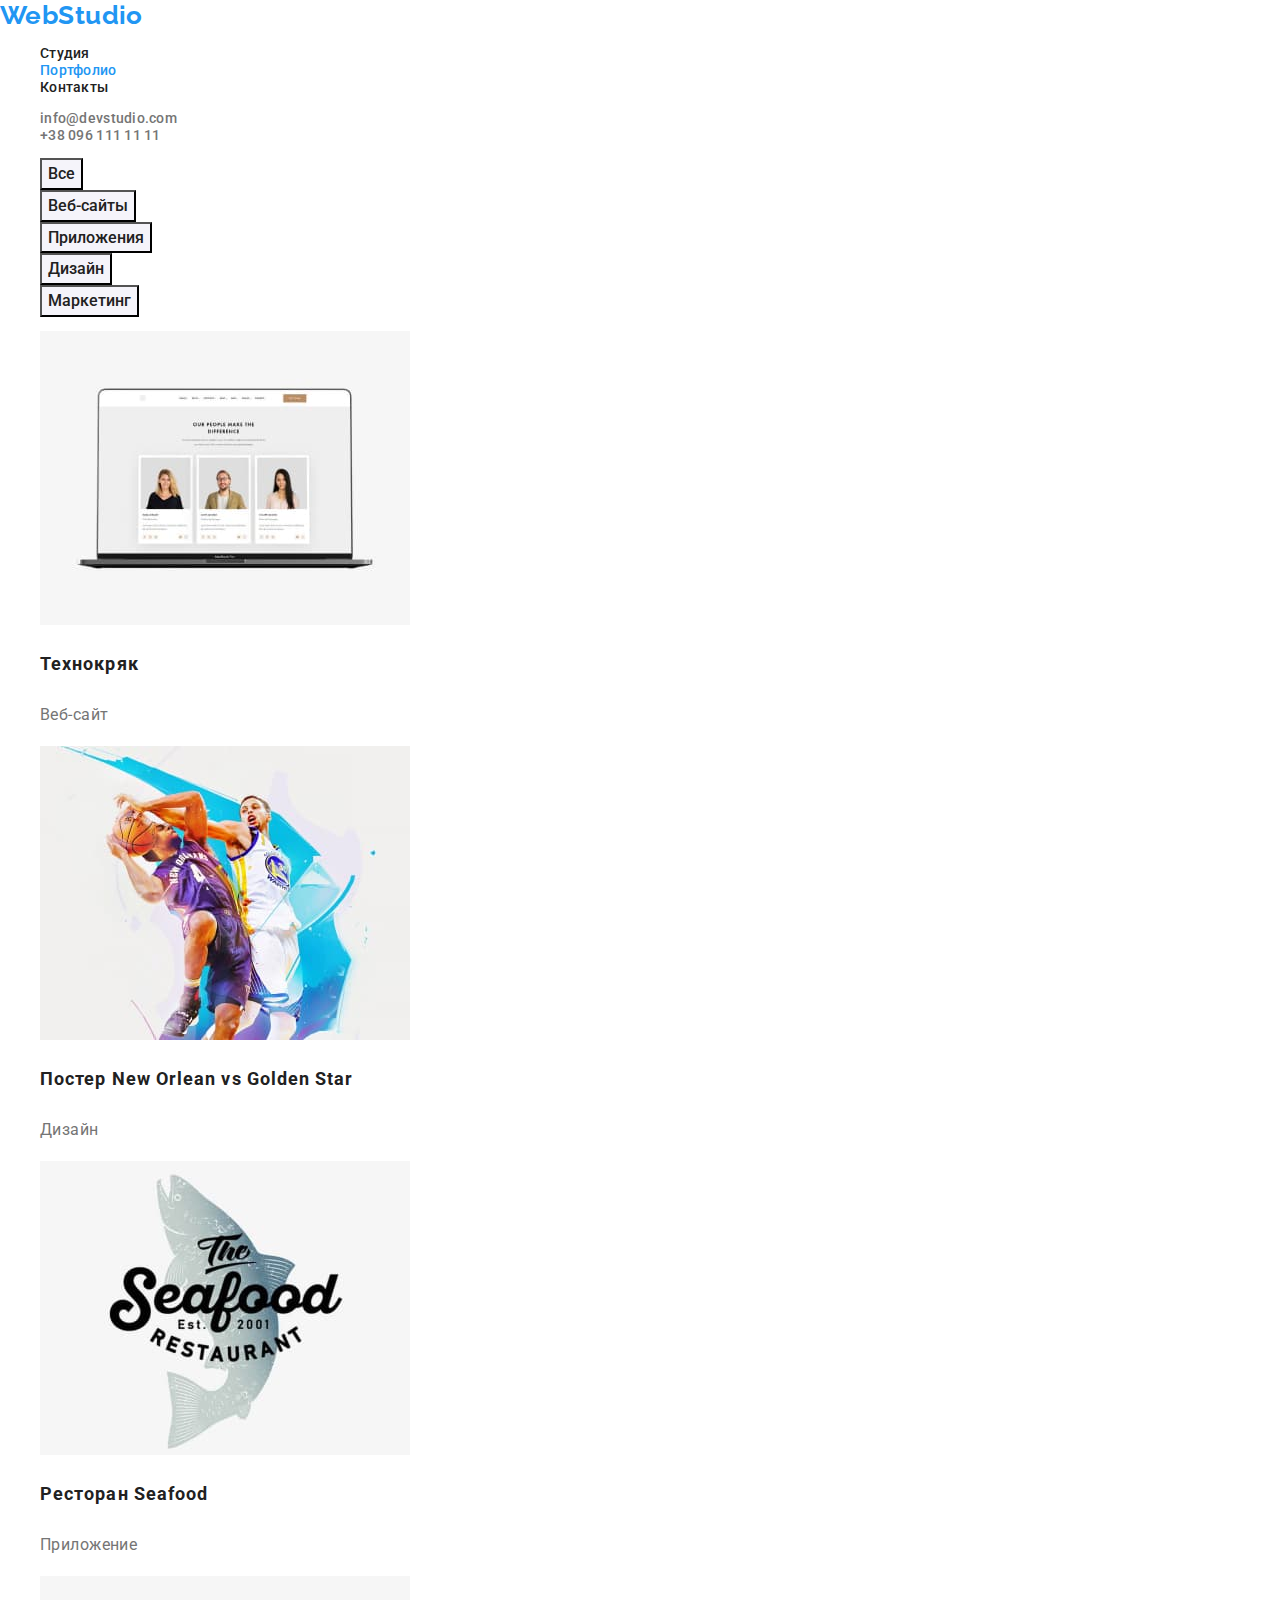
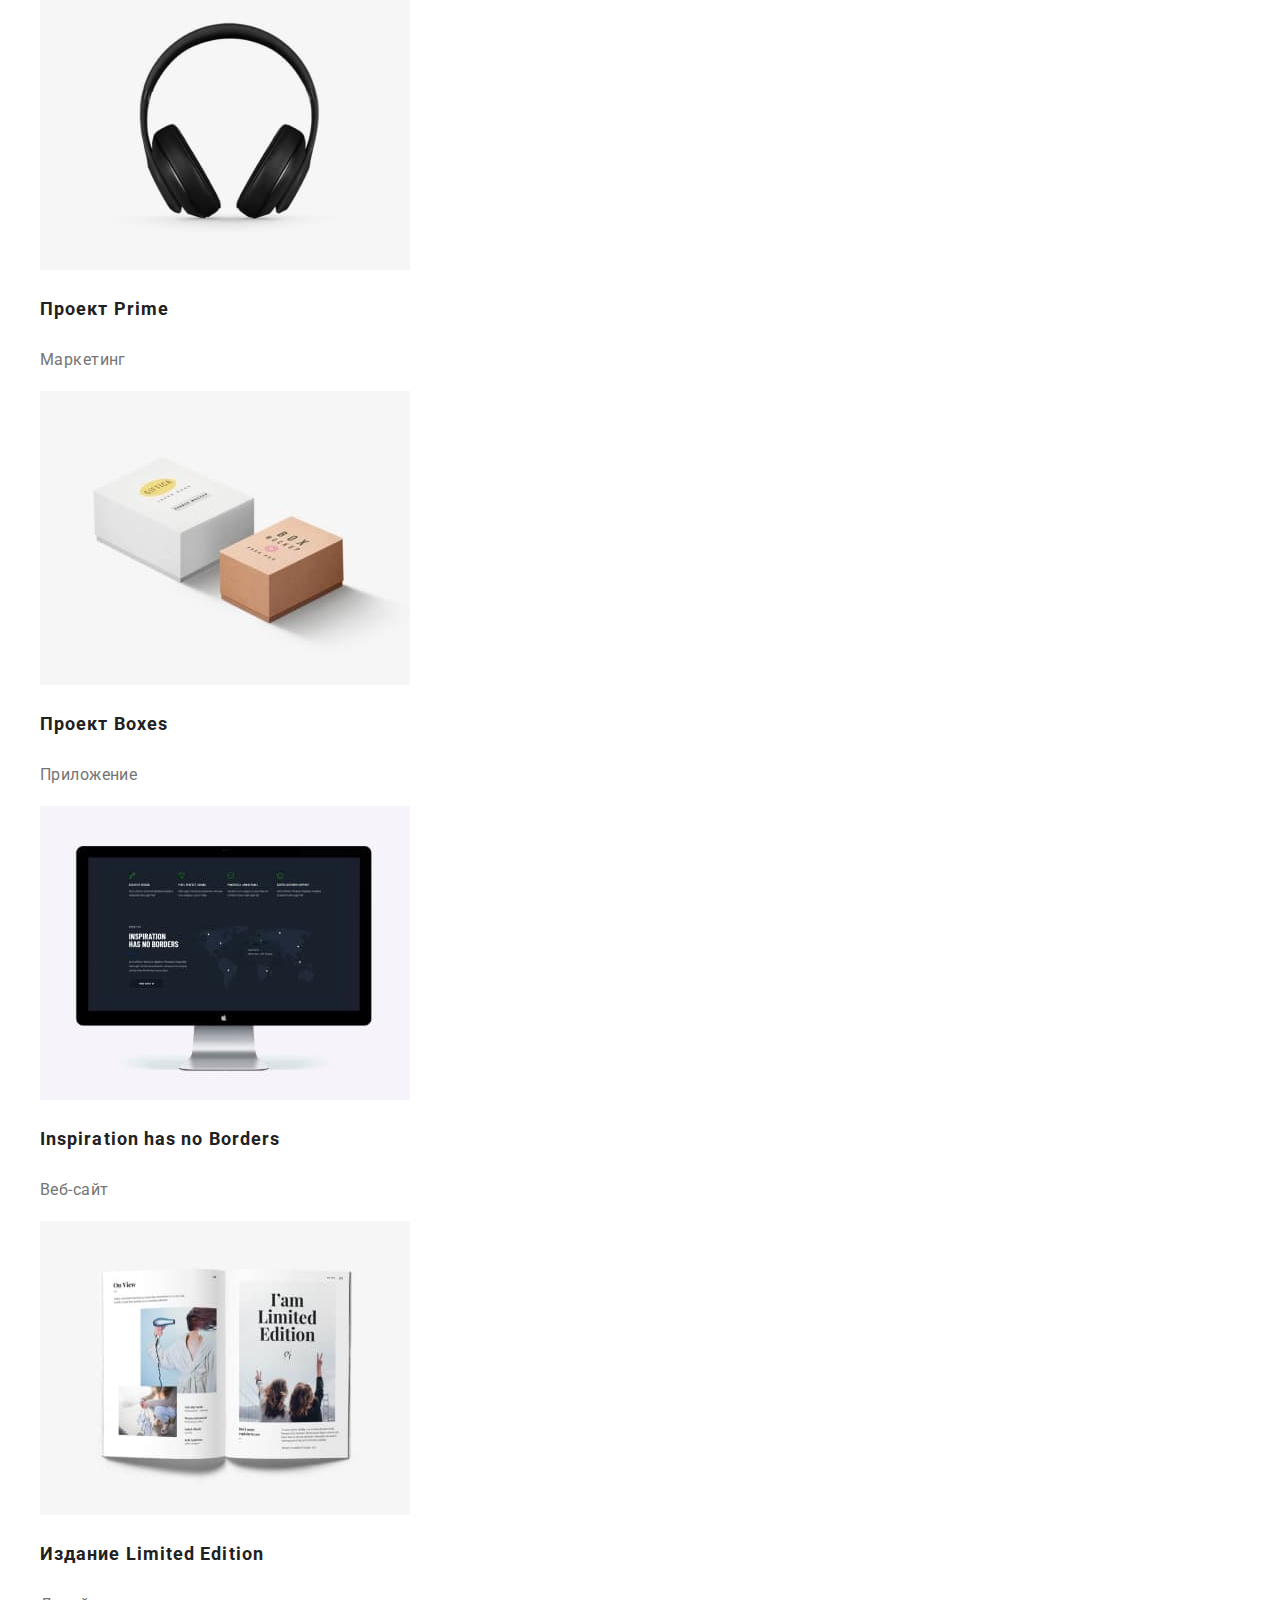
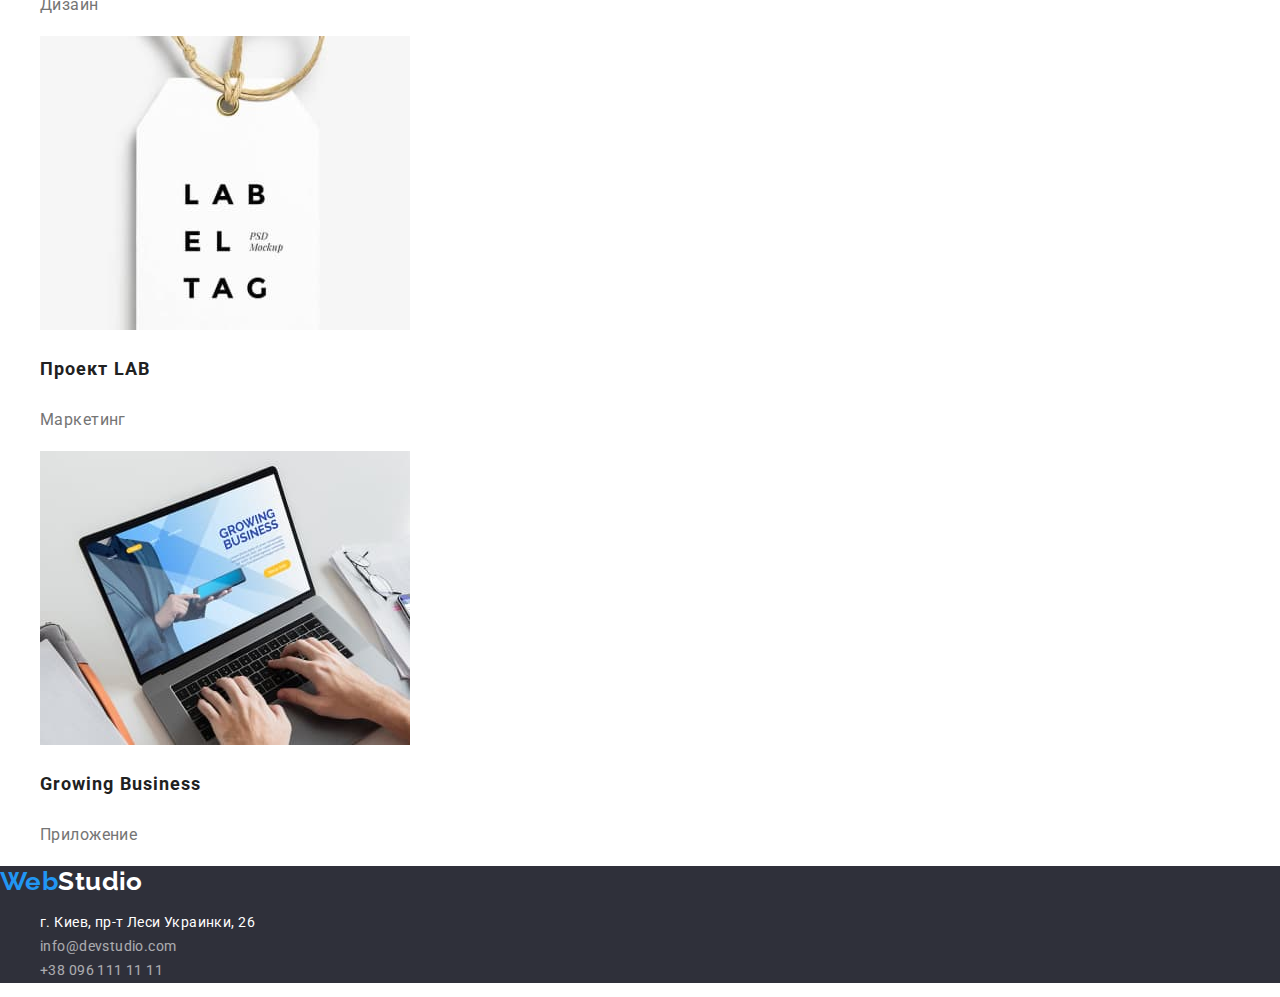
==== portfolio.html @ 59cfdaf6 "Скопированы файлы из ДЗ 2" ====
<!DOCTYPE html>
<html lang="ru">
  <head>
    <meta charset="UTF-8" />
    <meta http-equiv="X-UA-Compatible" content="IE=edge" />
    <meta name="viewport" content="width=device-width, initial-scale=1.0" />
    <title>Портфолио</title>
    <link rel="stylesheet" href="https://cdnjs.cloudflare.com/ajax/libs/modern-normalize/1.0.0/modern-normalize.css" />
    <link rel="preconnect" href="https://fonts.gstatic.com" />
    <link
      href="https://fonts.googleapis.com/css2?family=Raleway:wght@700&family=Roboto:wght@400;500;700;900&display=swap"
      rel="stylesheet"
    />
    <link rel="stylesheet" href="./css/styles.css" />
  </head>
  <body>
    <header class="header">
      <nav>
        <a class="header-logo link" href="./index.html"><span class="logo-color header">Web</span>Studio</a>
        <ul class="header-nav list">
          <li><a class="link" href="./index.html">Студия</a></li>
          <li><a class="link current" href="./portfolio.html">Портфолио</a></li>
          <li><a class="link" href="">Контакты</a></li>
        </ul>
      </nav>
      <ul class="header-contacts list">
        <li><a class="link" href="mailto:info@devstudio.com">info@devstudio.com</a></li>
        <li><a class="link" href="tel:+380961111111">+38 096 111 11 11</a></li>
      </ul>
    </header>

    <main class="main">
      <section class="portfolio">
        <h1 class="visually-hidden">Портфолио. Фильтры проектов</h1>
        <ul class="filters-list list">
          <li><button class="filters-btn" type="button">Все</button></li>
          <li><button class="filters-btn" type="button">Веб-сайты</button></li>
          <li><button class="filters-btn" type="button">Приложения</button></li>
          <li><button class="filters-btn" type="button">Дизайн</button></li>
          <li><button class="filters-btn" type="button">Маркетинг</button></li>
        </ul>

        <ul class="projects-list list">
          <li>
            <img src="./images/portfolio/1-technokryak.jpg" width="370" height="294" alt="страница веб-сайта" />
            <h3 class="projects-subtitle">Технокряк</h3>
            <p class="projects-text">Веб-сайт</p>
          </li>
          <li>
            <img src="./images/portfolio/2-poster.jpg" width="370" height="294" alt="постер с волейболистами" />
            <h3 class="projects-subtitle">Постер New Orlean vs Golden Star</h3>
            <p class="projects-text">Дизайн</p>
          </li>
          <li>
            <img src="./images/portfolio/3-restaurant.jpg" width="370" height="294" alt="логотип ресторана" />
            <h3 class="projects-subtitle">Ресторан Seafood</h3>
            <p class="projects-text">Приложение</p>
          </li>
          <li>
            <img src="./images/portfolio/4-project-prime.jpg" width="370" height="294" alt="наушники" />
            <h3 class="projects-subtitle">Проект Prime</h3>
            <p class="projects-text">Маркетинг</p>
          </li>
          <li>
            <img src="./images/portfolio/5-project-boxes.jpg" width="370" height="294" alt="две коробки" />
            <h3 class="projects-subtitle">Проект Boxes</h3>
            <p class="projects-text">Приложение</p>
          </li>
          <li>
            <img
              src="./images/portfolio/6-inspiration-has-no-borders.jpg"
              width="370"
              height="294"
              alt="страница сайта"
            />
            <h3 class="projects-subtitle">Inspiration has no Borders</h3>
            <p class="projects-text">Веб-сайт</p>
          </li>
          <li>
            <img src="./images/portfolio/7-limited-edition.jpg" width="370" height="294" alt="развернутая книга" />
            <h3 class="projects-subtitle">Издание Limited Edition</h3>
            <p class="projects-text">Дизайн</p>
          </li>
          <li>
            <img src="./images/portfolio/8-project-lab.jpg" width="370" height="294" alt="карточка проекта" />
            <h3 class="projects-subtitle">Проект LAB</h3>
            <p class="projects-text">Маркетинг</p>
          </li>
          <li>
            <img src="./images/portfolio/9-growing-business.jpg" width="370" height="294" alt="работа за ноутбуком" />
            <h3 class="projects-subtitle">Growing Business</h3>
            <p class="projects-text">Приложение</p>
          </li>
        </ul>
      </section>
    </main>
    <footer class="footer">
      <a class="footer-logo link" href="./index.html"><span class="logo-color footer">Web</span>Studio</a>
      <address>
        <ul class="footer-contacts list">
          <li>
            <a class="link" href="https://goo.gl/maps/YKfrbPaqu9JPs9dHA" target="_blank" rel="noopener noreferrer"
              >г. Киев, пр-т Леси Украинки, 26</a
            >
          </li>
          <li>
            <a class="link mail" href="mailto:info@devstudio.com">info@devstudio.com</a>
          </li>
          <li>
            <a class="link tel" href="tel:+380961111111">+38 096 111 11 11</a>
          </li>
        </ul>
      </address>
    </footer>
  </body>
</html>
---- css/styles.css ----
:root {
  --primary-background-color: #ffffff;
  --secondary-background-color: #2f303a;
  --accent-background-color: #f5f4fa;
  --primary-text-color: #212121;
  --secondary-text-color: #757575;
  --accent-text-color: #ffffff;
  --accent-color: #2196f3;
  --secondary-accent-color: #000000;
  }

body {
  background-color: var(--primary-background-color);
  color: var(--primary-text-color);
  font-family: Roboto; sans-serif;
  font-size: 14px;
  letter-spacing: 0.03em;
}
.list li {
  list-style: none;
}
/* Скрытые заголовки студия + портфолио */
.visually-hidden {
  position: absolute !important;
  clip: rect(1px 1px 1px 1px);
  clip: rect(1px, 1px, 1px, 1px);
  padding: 0 !important;
  border: 0 !important;
  height: 1px !important;
  width: 1px !important;
  overflow: hidden;
}

/* WebStudio */

/* header */
.header-logo {
  color: var(--secondary-accent-color);
  font-family: Raleway;
  font-weight: 700;
  font-size: 26px;
  line-height: 1.19;
}
.logo-color.header {
  color: var(--accent-color);
}
.header-nav .link {
  color: var(--primary-text-color);
}
.header-contacts .link {
  color: var(--secondary-text-color);
}
.header-nav .link,
.header-contacts .link {
  font-weight: 500;
  line-height: 1.14;
  letter-spacing: 0.02em; 
}

/* section hero */
.hero {
  background-color: var(--secondary-background-color);
}
.hero-title {
  color: var(--accent-text-color);
  font-weight: 900;
  font-size: 44px;
  line-height: 1.36;
  text-align: center;
  letter-spacing: 0.06em;
  text-transform: uppercase;
}
.hero-btn {
  background-color: var(--accent-color);
  color: var(--accent-text-color);
  font-weight: 700;
  font-size: 16px;
  line-height: 1.87;
  display: flex;
  align-items: center;
  text-align: center;
  letter-spacing: 0.06em;
  cursor: pointer;
}

/* section features */
.features-subtitle {
  color: var(--primary-text-color);
  font-weight: 700;
  font-size: 14px;
  line-height: 1.14;
  text-transform: uppercase;
}
.features-text {
  color: var(--secondary-text-color);
  line-height: 1.71;  
}

/* working */
.working-title {
  color: var(--primary-text-color);
  font-size: 36px;
  line-height: 1.17;
  text-align: center;
}

/* team */
.team {
  background-color: var(--accent-background-color);
  text-align: center;
}
.team-title {
  font-weight: 700;
  font-size: 36px;
  line-height: 1.17;
}
.team-subtitle {
  color: var(--primary-text-color);
  font-weight: 500;
  font-size: 16px;
  line-height: 1.19;
}
.team-text {
  color: var(--secondary-text-color);
  font-size: 16px;
  line-height: 1.19
}

/* footer */
.footer {
  background-color: var(--secondary-background-color);
}
.footer-logo {
  color: var(--accent-text-color);
  font-family: Raleway;
  font-weight: 700;
  font-size: 26px;
  line-height: 1.19;
}
.logo-color.footer {
  color: var(--accent-color);
}
.footer-contacts .link {
  color: var(--accent-text-color);
  font-style: normal;
  font-size: 14px;
  line-height: 1.71;
}
.link.mail,
.link.tel {
  opacity: 0.6;
}
.link {
  text-decoration: none;
}
/* ховер и фокус ко всем ссылкам */
.link:hover,
.link:focus {
  color: var(--accent-color);
}
/* подсвечивание текущей страницы */
.link.current {
  color: var(--accent-color);
}


/* PORTFOLIO */

/* button */
.filters-btn {
  background-color: var(--accent-background-color);
  color: var(--primary-text-color);
  font-weight: 500;
  font-size: 16px;
  line-height: 1.62;
  text-align: center; 
  cursor: pointer;
}
.filters-btn:hover,
.filters-btn:focus {
  background-color: var(--accent-color);
  color: var(--accent-text-color);
}

/* projects */
.projects-subtitle {
  color: var(--primary-text-color);
  font-weight: 700;
  font-size: 18px;
  line-height: 2;
  letter-spacing: 0.06em
}
.projects-text {
  color: var(--secondary-text-color);
  font-size: 16px;
  line-height: 1.87;
}
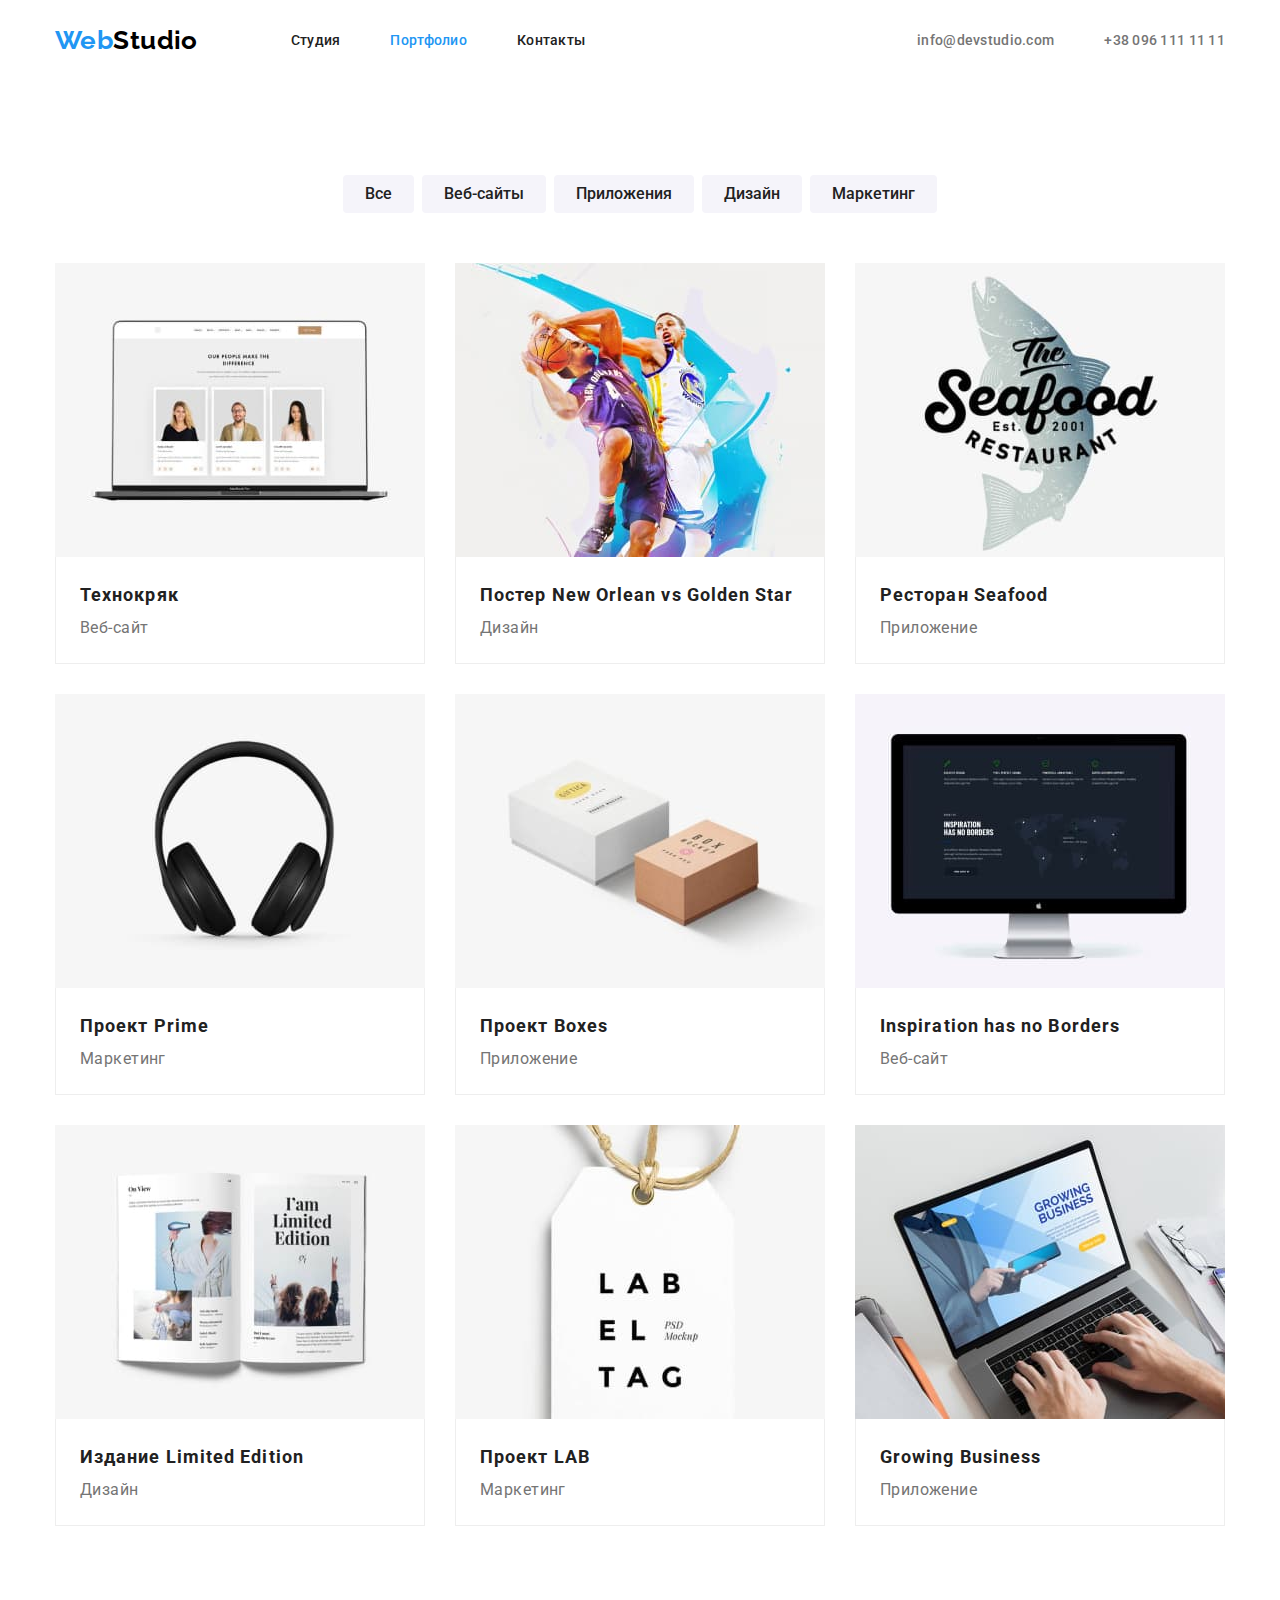
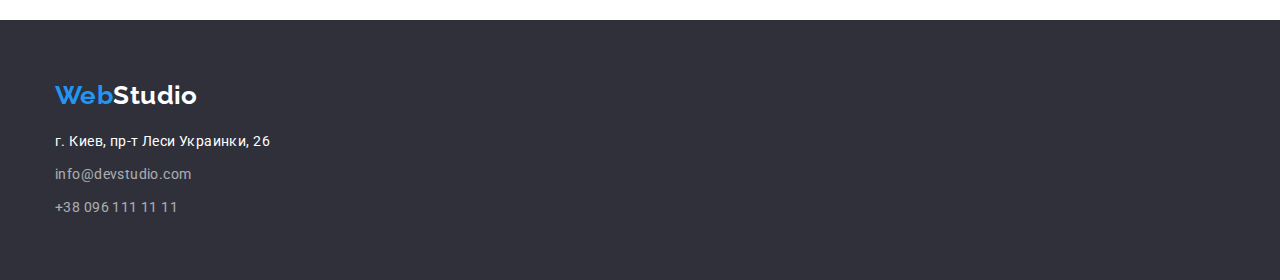
==== commit 0f95eba2: "Добавляет стили для геометрии (ширины, отступы, поля и рамки) и позиционирование контента при помощи" ====
--- a/portfolio.html
+++ b/portfolio.html
@@ -5,7 +5,10 @@
     <meta http-equiv="X-UA-Compatible" content="IE=edge" />
     <meta name="viewport" content="width=device-width, initial-scale=1.0" />
     <title>Портфолио</title>
-    <link rel="stylesheet" href="https://cdnjs.cloudflare.com/ajax/libs/modern-normalize/1.0.0/modern-normalize.css" />
+    <link
+      rel="stylesheet"
+      href="https://cdnjs.cloudflare.com/ajax/libs/modern-normalize/1.0.0/modern-normalize.min.css"
+    />
     <link rel="preconnect" href="https://fonts.gstatic.com" />
     <link
       href="https://fonts.googleapis.com/css2?family=Raleway:wght@700&family=Roboto:wght@400;500;700;900&display=swap"
@@ -15,102 +18,127 @@
   </head>
   <body>
     <header class="header">
-      <nav>
-        <a class="header-logo link" href="./index.html"><span class="logo-color header">Web</span>Studio</a>
-        <ul class="header-nav list">
-          <li><a class="link" href="./index.html">Студия</a></li>
-          <li><a class="link current" href="./portfolio.html">Портфолио</a></li>
-          <li><a class="link" href="">Контакты</a></li>
+      <div class="container">
+        <nav class="nav">
+          <a class="header-logo link" href="./index.html"><span class="logo-color header">Web</span>Studio</a>
+          <ul class="nav-menu">
+            <li class="menu-item"><a class="link" href="./index.html">Студия</a></li>
+            <li class="menu-item"><a class="link current" href="./portfolio.html">Портфолио</a></li>
+            <li class="menu-item"><a class="link" href="">Контакты</a></li>
+          </ul>
+        </nav>
+
+        <ul class="contact-menu">
+          <li class="menu-item"><a class="link" href="mailto:info@devstudio.com">info@devstudio.com</a></li>
+          <li class="menu-item"><a class="link" href="tel:+380961111111">+38 096 111 11 11</a></li>
         </ul>
-      </nav>
-      <ul class="header-contacts list">
-        <li><a class="link" href="mailto:info@devstudio.com">info@devstudio.com</a></li>
-        <li><a class="link" href="tel:+380961111111">+38 096 111 11 11</a></li>
-      </ul>
+      </div>
     </header>
 
     <main class="main">
-      <section class="portfolio">
-        <h1 class="visually-hidden">Портфолио. Фильтры проектов</h1>
-        <ul class="filters-list list">
-          <li><button class="filters-btn" type="button">Все</button></li>
-          <li><button class="filters-btn" type="button">Веб-сайты</button></li>
-          <li><button class="filters-btn" type="button">Приложения</button></li>
-          <li><button class="filters-btn" type="button">Дизайн</button></li>
-          <li><button class="filters-btn" type="button">Маркетинг</button></li>
-        </ul>
+      <section class="portfolio section">
+        <div class="container">
+          <h1 class="visually-hidden">Портфолио. Фильтры проектов</h1>
+          <ul class="button-list">
+            <li class="button-item"><button class="filters-btn" type="button">Все</button></li>
+            <li class="button-item"><button class="filters-btn" type="button">Веб-сайты</button></li>
+            <li class="button-item"><button class="filters-btn" type="button">Приложения</button></li>
+            <li class="button-item"><button class="filters-btn" type="button">Дизайн</button></li>
+            <li class="button-item"><button class="filters-btn" type="button">Маркетинг</button></li>
+          </ul>
 
-        <ul class="projects-list list">
-          <li>
-            <img src="./images/portfolio/1-technokryak.jpg" width="370" height="294" alt="страница веб-сайта" />
-            <h3 class="projects-subtitle">Технокряк</h3>
-            <p class="projects-text">Веб-сайт</p>
-          </li>
-          <li>
-            <img src="./images/portfolio/2-poster.jpg" width="370" height="294" alt="постер с волейболистами" />
-            <h3 class="projects-subtitle">Постер New Orlean vs Golden Star</h3>
-            <p class="projects-text">Дизайн</p>
-          </li>
-          <li>
-            <img src="./images/portfolio/3-restaurant.jpg" width="370" height="294" alt="логотип ресторана" />
-            <h3 class="projects-subtitle">Ресторан Seafood</h3>
-            <p class="projects-text">Приложение</p>
-          </li>
-          <li>
-            <img src="./images/portfolio/4-project-prime.jpg" width="370" height="294" alt="наушники" />
-            <h3 class="projects-subtitle">Проект Prime</h3>
-            <p class="projects-text">Маркетинг</p>
-          </li>
-          <li>
-            <img src="./images/portfolio/5-project-boxes.jpg" width="370" height="294" alt="две коробки" />
-            <h3 class="projects-subtitle">Проект Boxes</h3>
-            <p class="projects-text">Приложение</p>
-          </li>
-          <li>
-            <img
-              src="./images/portfolio/6-inspiration-has-no-borders.jpg"
-              width="370"
-              height="294"
-              alt="страница сайта"
-            />
-            <h3 class="projects-subtitle">Inspiration has no Borders</h3>
-            <p class="projects-text">Веб-сайт</p>
-          </li>
-          <li>
-            <img src="./images/portfolio/7-limited-edition.jpg" width="370" height="294" alt="развернутая книга" />
-            <h3 class="projects-subtitle">Издание Limited Edition</h3>
-            <p class="projects-text">Дизайн</p>
-          </li>
-          <li>
-            <img src="./images/portfolio/8-project-lab.jpg" width="370" height="294" alt="карточка проекта" />
-            <h3 class="projects-subtitle">Проект LAB</h3>
-            <p class="projects-text">Маркетинг</p>
-          </li>
-          <li>
-            <img src="./images/portfolio/9-growing-business.jpg" width="370" height="294" alt="работа за ноутбуком" />
-            <h3 class="projects-subtitle">Growing Business</h3>
-            <p class="projects-text">Приложение</p>
-          </li>
-        </ul>
+          <ul class="list">
+            <li class="item portfolio-item">
+              <img src="./images/portfolio/1-technokryak.jpg" width="370" height="294" alt="страница веб-сайта" />
+              <div class="cards">
+                <h3 class="projects-subtitle">Технокряк</h3>
+                <p class="projects-text">Веб-сайт</p>
+              </div>
+            </li>
+            <li class="item portfolio-item">
+              <img src="./images/portfolio/2-poster.jpg" width="370" height="294" alt="постер с волейболистами" />
+              <div class="cards">
+                <h3 class="projects-subtitle">Постер New Orlean vs Golden Star</h3>
+                <p class="projects-text">Дизайн</p>
+              </div>
+            </li>
+            <li class="item portfolio-item">
+              <img src="./images/portfolio/3-restaurant.jpg" width="370" height="294" alt="логотип ресторана" />
+              <div class="cards">
+                <h3 class="projects-subtitle">Ресторан Seafood</h3>
+                <p class="projects-text">Приложение</p>
+              </div>
+            </li>
+            <li class="item portfolio-item">
+              <img src="./images/portfolio/4-project-prime.jpg" width="370" height="294" alt="наушники" />
+              <div class="cards">
+                <h3 class="projects-subtitle">Проект Prime</h3>
+                <p class="projects-text">Маркетинг</p>
+              </div>
+            </li>
+            <li class="item portfolio-item">
+              <img src="./images/portfolio/5-project-boxes.jpg" width="370" height="294" alt="две коробки" />
+              <div class="cards">
+                <h3 class="projects-subtitle">Проект Boxes</h3>
+                <p class="projects-text">Приложение</p>
+              </div>
+            </li>
+            <li class="item portfolio-item">
+              <img
+                src="./images/portfolio/6-inspiration-has-no-borders.jpg"
+                width="370"
+                height="294"
+                alt="страница сайта"
+              />
+              <div class="cards">
+                <h3 class="projects-subtitle">Inspiration has no Borders</h3>
+                <p class="projects-text">Веб-сайт</p>
+              </div>
+            </li>
+            <li class="item portfolio-item">
+              <img src="./images/portfolio/7-limited-edition.jpg" width="370" height="294" alt="развернутая книга" />
+              <div class="cards">
+                <h3 class="projects-subtitle">Издание Limited Edition</h3>
+                <p class="projects-text">Дизайн</p>
+              </div>
+            </li>
+            <li class="item portfolio-item">
+              <img src="./images/portfolio/8-project-lab.jpg" width="370" height="294" alt="карточка проекта" />
+              <div class="cards">
+                <h3 class="projects-subtitle">Проект LAB</h3>
+                <p class="projects-text">Маркетинг</p>
+              </div>
+            </li>
+            <li class="item portfolio-item">
+              <img src="./images/portfolio/9-growing-business.jpg" width="370" height="294" alt="работа за ноутбуком" />
+              <div class="cards">
+                <h3 class="projects-subtitle">Growing Business</h3>
+                <p class="projects-text">Приложение</p>
+              </div>
+            </li>
+          </ul>
+        </div>
       </section>
     </main>
     <footer class="footer">
-      <a class="footer-logo link" href="./index.html"><span class="logo-color footer">Web</span>Studio</a>
-      <address>
-        <ul class="footer-contacts list">
-          <li>
-            <a class="link" href="https://goo.gl/maps/YKfrbPaqu9JPs9dHA" target="_blank" rel="noopener noreferrer"
-              >г. Киев, пр-т Леси Украинки, 26</a
-            >
-          </li>
-          <li>
-            <a class="link mail" href="mailto:info@devstudio.com">info@devstudio.com</a>
-          </li>
-          <li>
-            <a class="link tel" href="tel:+380961111111">+38 096 111 11 11</a>
-          </li>
-        </ul>
-      </address>
+      <div class="container">
+        <a class="footer-logo link" href="./index.html"><span class="logo-color footer">Web</span>Studio</a>
+        <address>
+          <ul class="footer-contacts">
+            <li>
+              <a class="link" href="https://goo.gl/maps/YKfrbPaqu9JPs9dHA" target="_blank" rel="noopener noreferrer">
+                г. Киев, пр-т Леси Украинки, 26
+              </a>
+            </li>
+            <li>
+              <a class="link mail" href="mailto:info@devstudio.com">info@devstudio.com</a>
+            </li>
+            <li>
+              <a class="link tel" href="tel:+380961111111">+38 096 111 11 11</a>
+            </li>
+          </ul>
+        </address>
+      </div>
     </footer>
   </body>
 </html>
--- a/css/styles.css
+++ b/css/styles.css
@@ -7,7 +7,17 @@
   --accent-text-color: #ffffff;
   --accent-color: #2196f3;
   --secondary-accent-color: #000000;
-  }
+}
+
+html {
+  box-sizing: border-box;
+}
+
+*,
+*::before,
+*::after {
+  box-sizing: inherit;
+}
 
 body {
   background-color: var(--primary-background-color);
@@ -16,9 +26,37 @@
   font-size: 14px;
   letter-spacing: 0.03em;
 }
-.list li {
+
+h1, h2, h3, p, ul {
+  margin: 0;
+  padding: 0;
   list-style: none;
 }
+
+.container {
+  width: 1200px;
+  padding: 0 15px;
+  margin: 0 auto;
+}
+img {
+  display: block;
+  max-width: 100%;
+  height: auto;
+}
+.section {
+  padding: 94px 0;
+}
+.list {
+  display: flex;
+  flex-wrap: wrap;
+  margin-left: -30px;
+  margin-top: -30px;
+}
+.item {
+  margin-left: 30px;
+  margin-top: 30px;
+ }
+
 /* Скрытые заголовки студия + портфолио */
 .visually-hidden {
   position: absolute !important;
@@ -34,24 +72,44 @@
 /* WebStudio */
 
 /* header */
+.header {
+  padding: 25px 0;
+}
+.header .container {
+  display: flex;
+}
+.nav,
+.nav-menu,
+.contact-menu {
+  display: inline-flex;
+  align-items: center;
+}
+.menu-item:not(:last-child) {
+  margin-right: 50px;
+}
+.contact-menu {
+  margin-left: auto;
+}
+
 .header-logo {
   color: var(--secondary-accent-color);
   font-family: Raleway;
   font-weight: 700;
   font-size: 26px;
   line-height: 1.19;
+  margin-right: 93px;
 }
 .logo-color.header {
   color: var(--accent-color);
 }
-.header-nav .link {
-  color: var(--primary-text-color);
-}
-.header-contacts .link {
+.nav-menu .link {
+  color: var(--primary-text-color);
+}
+.contact-menu .link {
   color: var(--secondary-text-color);
 }
-.header-nav .link,
-.header-contacts .link {
+.nav-menu .link,
+.contact-menu .link {
   font-weight: 500;
   line-height: 1.14;
   letter-spacing: 0.02em; 
@@ -60,15 +118,18 @@
 /* section hero */
 .hero {
   background-color: var(--secondary-background-color);
+  text-align: center;
+  padding-top: 200px;
+  padding-bottom: 200px;
 }
 .hero-title {
   color: var(--accent-text-color);
   font-weight: 900;
   font-size: 44px;
   line-height: 1.36;
-  text-align: center;
   letter-spacing: 0.06em;
   text-transform: uppercase;
+  margin-bottom: 30px;
 }
 .hero-btn {
   background-color: var(--accent-color);
@@ -76,20 +137,27 @@
   font-weight: 700;
   font-size: 16px;
   line-height: 1.87;
-  display: flex;
   align-items: center;
-  text-align: center;
   letter-spacing: 0.06em;
   cursor: pointer;
+  border-radius: 4px;
+  padding: 10px 34px;
+  min-width: 200px;
+  border: none;
 }
 
 /* section features */
+.features-item {
+  flex-basis: calc((100% - 4 * 30px) / 4);
+}
+
 .features-subtitle {
   color: var(--primary-text-color);
   font-weight: 700;
   font-size: 14px;
   line-height: 1.14;
   text-transform: uppercase;
+  margin-bottom: 10px;
 }
 .features-text {
   color: var(--secondary-text-color);
@@ -97,39 +165,59 @@
 }
 
 /* working */
+.working {
+  padding-top: 0;
+}
+.working-item {
+  flex-basis: calc((100% - 3 * 30px) / 3);
+}
 .working-title {
   color: var(--primary-text-color);
   font-size: 36px;
   line-height: 1.17;
   text-align: center;
+  margin-bottom: 50px;
 }
 
 /* team */
 .team {
   background-color: var(--accent-background-color);
   text-align: center;
-}
+  }
 .team-title {
   font-weight: 700;
   font-size: 36px;
   line-height: 1.17;
+  margin-bottom: 50px;
+}
+.team-item {
+  flex-basis: calc((100% - 4 * 30px) / 4);
+  box-shadow: 0px 1px 3px rgba(0, 0, 0, 0.12), 0px 1px 1px rgba(0, 0, 0, 0.14), 0px 2px 1px rgba(0, 0, 0, 0.2);
+  border-radius: 0px 0px 4px 4px;
+  background-color: var(--primary-background-color);
 }
 .team-subtitle {
   color: var(--primary-text-color);
   font-weight: 500;
   font-size: 16px;
   line-height: 1.19;
+  margin-top: 30px;
+  margin-bottom: 10px;
 }
 .team-text {
   color: var(--secondary-text-color);
   font-size: 16px;
-  line-height: 1.19
+  line-height: 1.19;
+  margin-bottom: 30px;
 }
 
 /* footer */
 .footer {
   background-color: var(--secondary-background-color);
-}
+  padding-top: 60px;
+  padding-bottom: 60px;
+}
+
 .footer-logo {
   color: var(--accent-text-color);
   font-family: Raleway;
@@ -139,20 +227,29 @@
 }
 .logo-color.footer {
   color: var(--accent-color);
-}
+  padding: 0;
+  }
 .footer-contacts .link {
   color: var(--accent-text-color);
   font-style: normal;
   font-size: 14px;
   line-height: 1.71;
-}
+  display: inline-block;
+  }
 .link.mail,
 .link.tel {
   opacity: 0.6;
+  margin-top: 9px;
 }
 .link {
   text-decoration: none;
 }
+.footer-logo.link {
+  display: inline-block;
+  margin-bottom: 20px;
+}
+
+
 /* ховер и фокус ко всем ссылкам */
 .link:hover,
 .link:focus {
@@ -167,6 +264,14 @@
 /* PORTFOLIO */
 
 /* button */
+.button-list {
+  display: flex;
+  justify-content: center;
+  margin-bottom: 50px;
+}
+.button-item:not(:last-child) {
+  margin-right: 8px;
+}
 .filters-btn {
   background-color: var(--accent-background-color);
   color: var(--primary-text-color);
@@ -175,6 +280,9 @@
   line-height: 1.62;
   text-align: center; 
   cursor: pointer;
+  border-radius: 4px;
+  border: none;
+  padding: 6px 22px;
 }
 .filters-btn:hover,
 .filters-btn:focus {
@@ -183,16 +291,23 @@
 }
 
 /* projects */
+.portfolio-item {
+  flex-basis: calc((100% - 3 * 30px) / 3);
+}
 .projects-subtitle {
   color: var(--primary-text-color);
   font-weight: 700;
   font-size: 18px;
   line-height: 2;
-  letter-spacing: 0.06em
+  letter-spacing: 0.06em;
 }
 .projects-text {
   color: var(--secondary-text-color);
   font-size: 16px;
   line-height: 1.87;
 }
-
+.cards {
+  border: 1px solid #EEEEEE;
+  border-top: none;
+  padding: 20px 24px;
+}
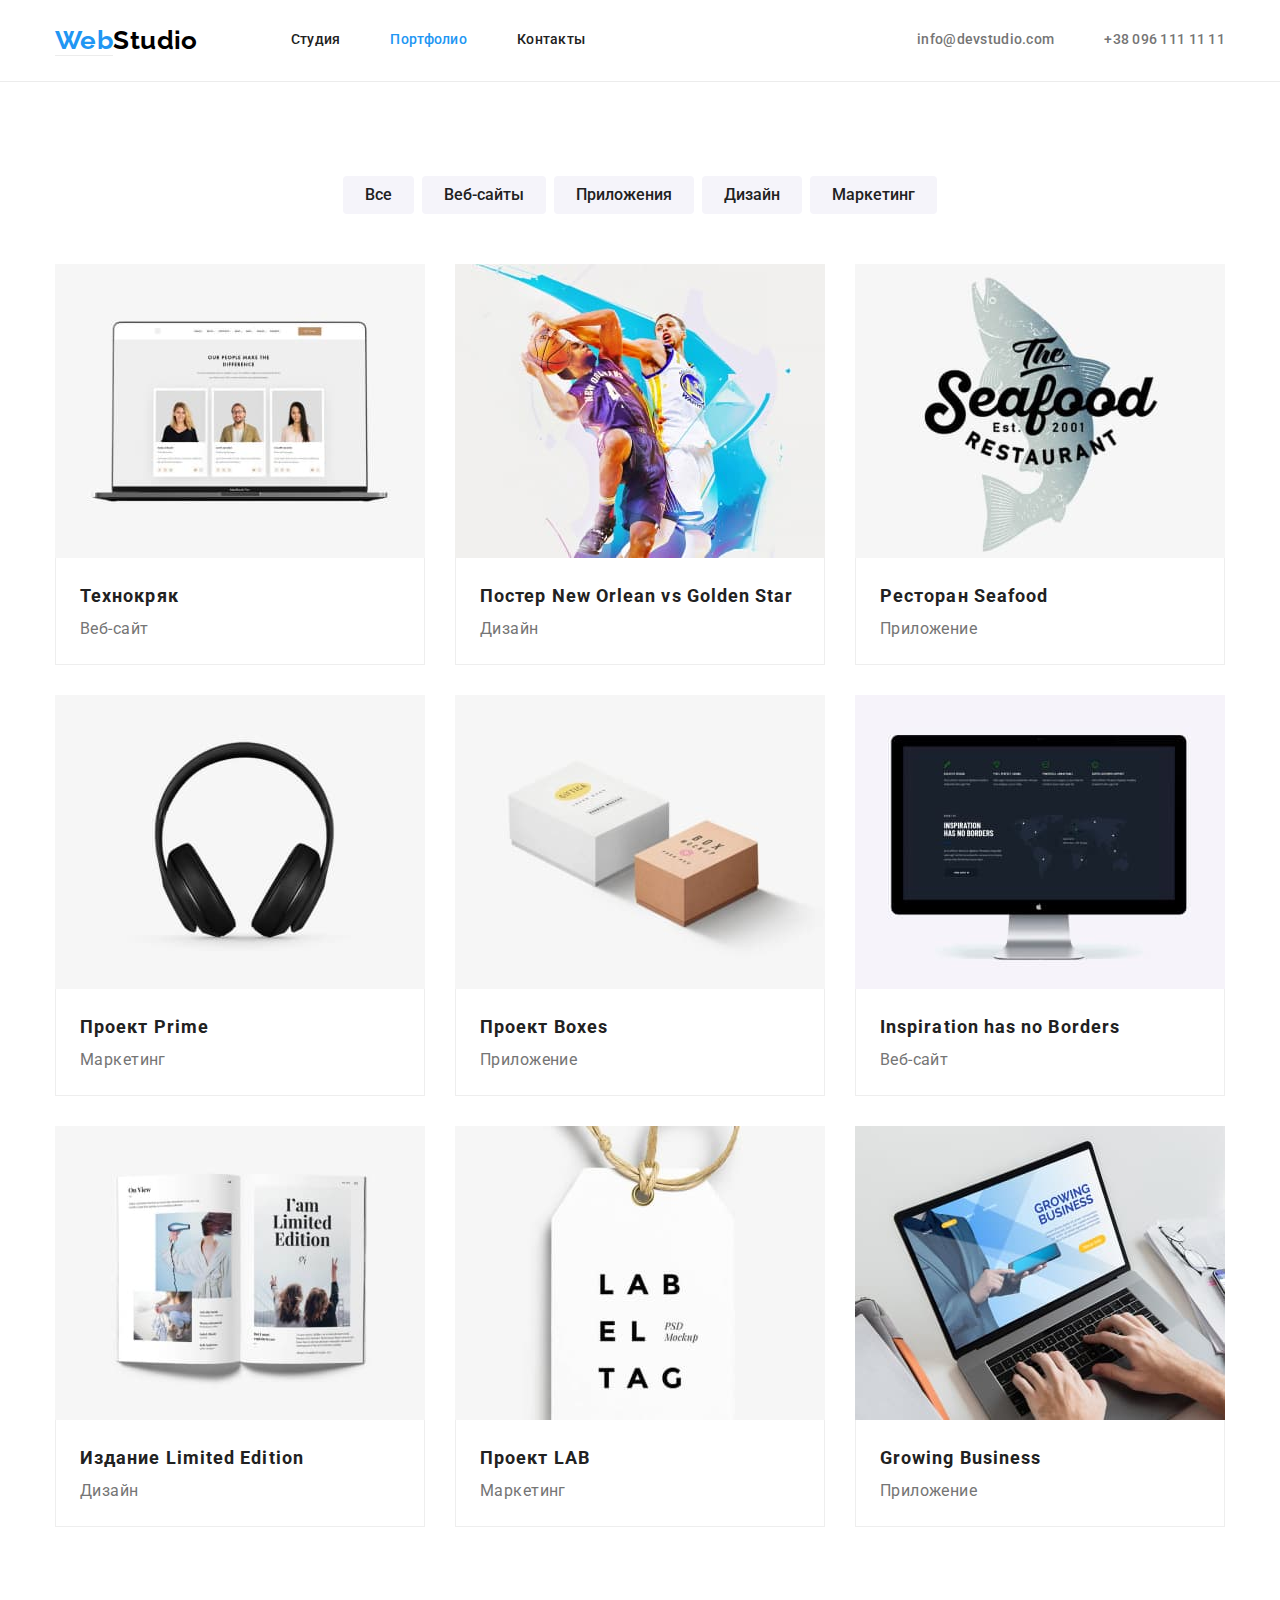
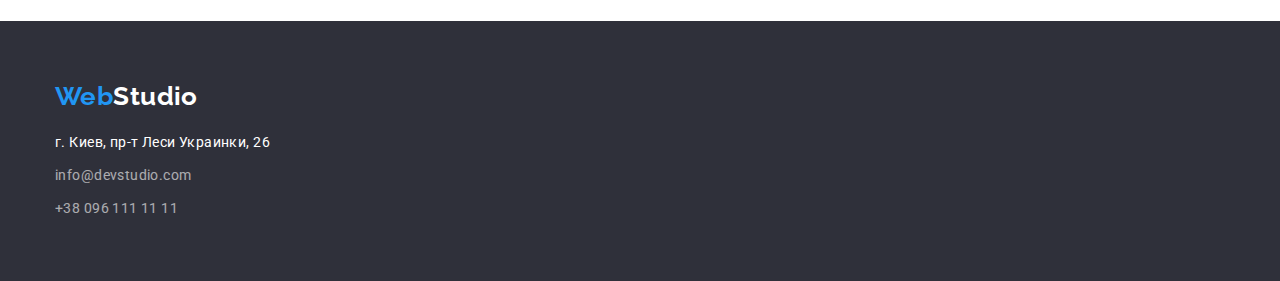
==== commit e1ce87cd: "Добавляет правки по комментариям к ДЗ№3" ====
--- a/portfolio.html
+++ b/portfolio.html
@@ -50,37 +50,37 @@
           <ul class="list">
             <li class="item portfolio-item">
               <img src="./images/portfolio/1-technokryak.jpg" width="370" height="294" alt="страница веб-сайта" />
-              <div class="cards">
-                <h3 class="projects-subtitle">Технокряк</h3>
-                <p class="projects-text">Веб-сайт</p>
+              <div class="project-cards">
+                <h3 class="project-subtitle">Технокряк</h3>
+                <p class="project-text">Веб-сайт</p>
               </div>
             </li>
             <li class="item portfolio-item">
               <img src="./images/portfolio/2-poster.jpg" width="370" height="294" alt="постер с волейболистами" />
-              <div class="cards">
-                <h3 class="projects-subtitle">Постер New Orlean vs Golden Star</h3>
-                <p class="projects-text">Дизайн</p>
+              <div class="project-cards">
+                <h3 class="project-subtitle">Постер New Orlean vs Golden Star</h3>
+                <p class="project-text">Дизайн</p>
               </div>
             </li>
             <li class="item portfolio-item">
               <img src="./images/portfolio/3-restaurant.jpg" width="370" height="294" alt="логотип ресторана" />
-              <div class="cards">
-                <h3 class="projects-subtitle">Ресторан Seafood</h3>
-                <p class="projects-text">Приложение</p>
+              <div class="project-cards">
+                <h3 class="project-subtitle">Ресторан Seafood</h3>
+                <p class="project-text">Приложение</p>
               </div>
             </li>
             <li class="item portfolio-item">
               <img src="./images/portfolio/4-project-prime.jpg" width="370" height="294" alt="наушники" />
-              <div class="cards">
-                <h3 class="projects-subtitle">Проект Prime</h3>
-                <p class="projects-text">Маркетинг</p>
+              <div class="project-cards">
+                <h3 class="project-subtitle">Проект Prime</h3>
+                <p class="project-text">Маркетинг</p>
               </div>
             </li>
             <li class="item portfolio-item">
               <img src="./images/portfolio/5-project-boxes.jpg" width="370" height="294" alt="две коробки" />
-              <div class="cards">
-                <h3 class="projects-subtitle">Проект Boxes</h3>
-                <p class="projects-text">Приложение</p>
+              <div class="project-cards">
+                <h3 class="project-subtitle">Проект Boxes</h3>
+                <p class="project-text">Приложение</p>
               </div>
             </li>
             <li class="item portfolio-item">
@@ -90,30 +90,30 @@
                 height="294"
                 alt="страница сайта"
               />
-              <div class="cards">
-                <h3 class="projects-subtitle">Inspiration has no Borders</h3>
-                <p class="projects-text">Веб-сайт</p>
+              <div class="project-cards">
+                <h3 class="project-subtitle">Inspiration has no Borders</h3>
+                <p class="project-text">Веб-сайт</p>
               </div>
             </li>
             <li class="item portfolio-item">
               <img src="./images/portfolio/7-limited-edition.jpg" width="370" height="294" alt="развернутая книга" />
-              <div class="cards">
-                <h3 class="projects-subtitle">Издание Limited Edition</h3>
-                <p class="projects-text">Дизайн</p>
+              <div class="project-cards">
+                <h3 class="project-subtitle">Издание Limited Edition</h3>
+                <p class="project-text">Дизайн</p>
               </div>
             </li>
             <li class="item portfolio-item">
               <img src="./images/portfolio/8-project-lab.jpg" width="370" height="294" alt="карточка проекта" />
-              <div class="cards">
-                <h3 class="projects-subtitle">Проект LAB</h3>
-                <p class="projects-text">Маркетинг</p>
+              <div class="project-cards">
+                <h3 class="project-subtitle">Проект LAB</h3>
+                <p class="project-text">Маркетинг</p>
               </div>
             </li>
             <li class="item portfolio-item">
               <img src="./images/portfolio/9-growing-business.jpg" width="370" height="294" alt="работа за ноутбуком" />
-              <div class="cards">
-                <h3 class="projects-subtitle">Growing Business</h3>
-                <p class="projects-text">Приложение</p>
+              <div class="project-cards">
+                <h3 class="project-subtitle">Growing Business</h3>
+                <p class="project-text">Приложение</p>
               </div>
             </li>
           </ul>
@@ -125,16 +125,16 @@
         <a class="footer-logo link" href="./index.html"><span class="logo-color footer">Web</span>Studio</a>
         <address>
           <ul class="footer-contacts">
-            <li>
+            <li class="contacts-item">
               <a class="link" href="https://goo.gl/maps/YKfrbPaqu9JPs9dHA" target="_blank" rel="noopener noreferrer">
                 г. Киев, пр-т Леси Украинки, 26
               </a>
             </li>
-            <li>
-              <a class="link mail" href="mailto:info@devstudio.com">info@devstudio.com</a>
+            <li class="contacts-item">
+              <a class="link" href="mailto:info@devstudio.com">info@devstudio.com</a>
             </li>
-            <li>
-              <a class="link tel" href="tel:+380961111111">+38 096 111 11 11</a>
+            <li class="contacts-item">
+              <a class="link" href="tel:+380961111111">+38 096 111 11 11</a>
             </li>
           </ul>
         </address>
--- a/css/styles.css
+++ b/css/styles.css
@@ -73,8 +73,9 @@
 
 /* header */
 .header {
-  padding: 25px 0;
-}
+  border-bottom: 1px solid #ECECEC;;
+}
+
 .header .container {
   display: flex;
 }
@@ -98,6 +99,7 @@
   font-size: 26px;
   line-height: 1.19;
   margin-right: 93px;
+  padding: 25px 0px;
 }
 .logo-color.header {
   color: var(--accent-color);
@@ -113,6 +115,8 @@
   font-weight: 500;
   line-height: 1.14;
   letter-spacing: 0.02em; 
+  display: inline-flex;
+  padding: 32px 0;
 }
 
 /* section hero */
@@ -196,19 +200,21 @@
   border-radius: 0px 0px 4px 4px;
   background-color: var(--primary-background-color);
 }
+
+.team-cards {
+  padding: 30px 0px;
+}
 .team-subtitle {
   color: var(--primary-text-color);
   font-weight: 500;
   font-size: 16px;
   line-height: 1.19;
-  margin-top: 30px;
   margin-bottom: 10px;
 }
 .team-text {
   color: var(--secondary-text-color);
   font-size: 16px;
   line-height: 1.19;
-  margin-bottom: 30px;
 }
 
 /* footer */
@@ -228,19 +234,20 @@
 .logo-color.footer {
   color: var(--accent-color);
   padding: 0;
-  }
+}
 .footer-contacts .link {
   color: var(--accent-text-color);
   font-style: normal;
   font-size: 14px;
   line-height: 1.71;
   display: inline-block;
-  }
-.link.mail,
-.link.tel {
+}
+
+.contacts-item:not(:first-child) {
   opacity: 0.6;
   margin-top: 9px;
 }
+
 .link {
   text-decoration: none;
 }
@@ -294,19 +301,19 @@
 .portfolio-item {
   flex-basis: calc((100% - 3 * 30px) / 3);
 }
-.projects-subtitle {
+.project-subtitle {
   color: var(--primary-text-color);
   font-weight: 700;
   font-size: 18px;
   line-height: 2;
   letter-spacing: 0.06em;
 }
-.projects-text {
+.project-text {
   color: var(--secondary-text-color);
   font-size: 16px;
   line-height: 1.87;
 }
-.cards {
+.project-cards {
   border: 1px solid #EEEEEE;
   border-top: none;
   padding: 20px 24px;
